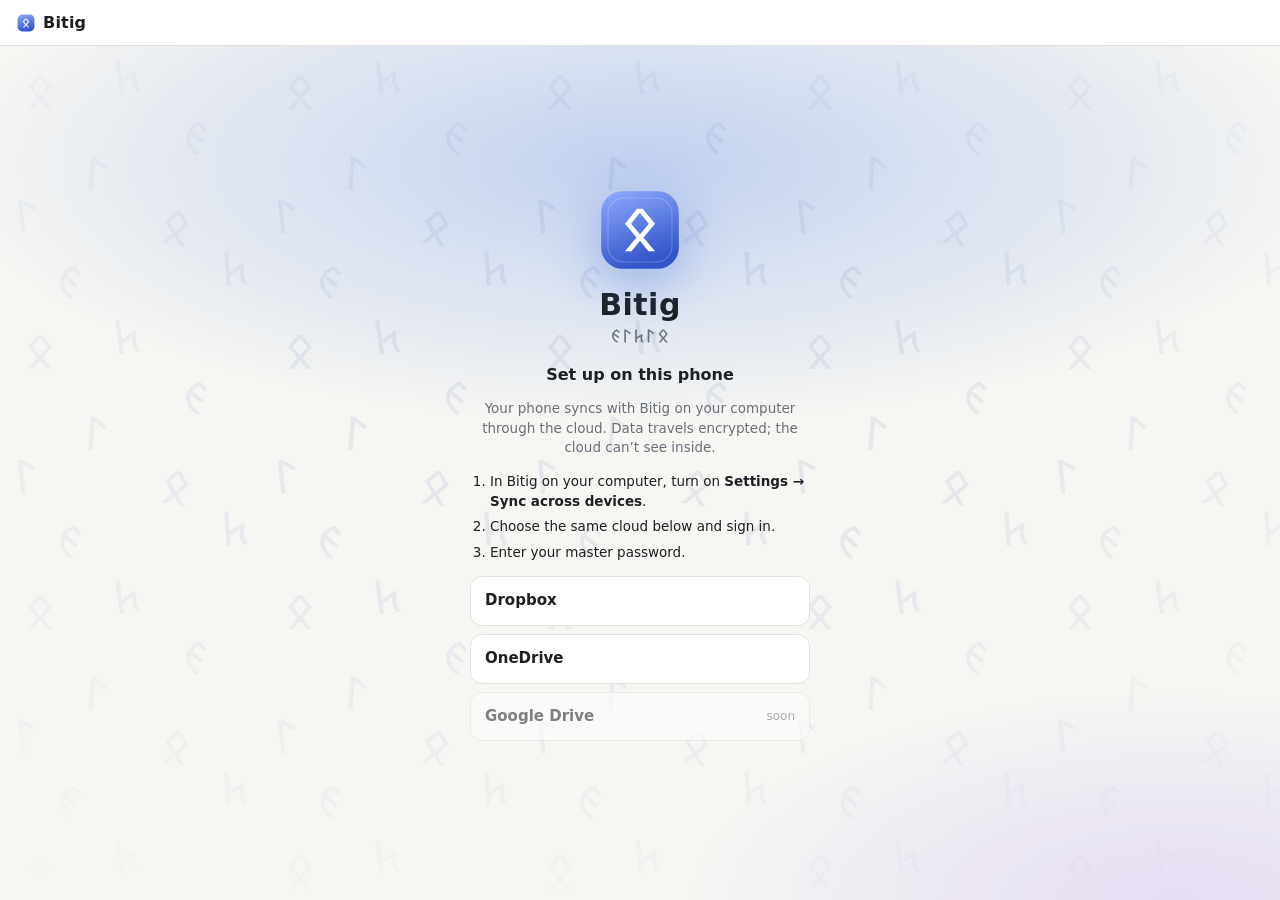
==== index.html @ 9e0920d2 "Face ID / parmak izi ile açma Co-Authored-By: Claude Opus 5.5 <noreply@anthropic.com>" ====
<!doctype html>
<html lang="tr">
<head>
  <meta charset="utf-8">
  <meta http-equiv="Content-Security-Policy"
        content="default-src 'self'; script-src 'self'; style-src 'self' 'unsafe-inline'; img-src 'self' data:; manifest-src 'self'; worker-src 'self'; connect-src 'self' https://graph.microsoft.com https://login.microsoftonline.com https://*.1drv.com https://*.livefilestore.com https://*.sharepoint.com https://my.microsoftpersonalcontent.com https://api.dropboxapi.com https://content.dropboxapi.com https://www.googleapis.com https://oauth2.googleapis.com">
  <title>Bitig</title>
  <meta name="viewport" content="width=device-width, initial-scale=1, viewport-fit=cover">
  <meta name="theme-color" content="#15171c">
  <meta name="apple-mobile-web-app-capable" content="yes">
  <meta name="mobile-web-app-capable" content="yes">
  <meta name="apple-mobile-web-app-status-bar-style" content="black-translucent">
  <meta name="apple-mobile-web-app-title" content="Bitig">
  <meta name="format-detection" content="telephone=no">
  <link rel="manifest" href="manifest.webmanifest">
  <link rel="apple-touch-icon" href="icons/apple-touch-icon.png">
  <link rel="stylesheet" href="style.css">
  <link rel="stylesheet" href="phone.css">
  <script src="theme.js"></script>
</head>
<body class="dock-float phone">

  <!-- Küçültülmüş şerit -->
  <section id="tab">
    <button id="tabExpand" class="tab-btn" title="Paneli aç (Ctrl+Shift+Space)">
      <span class="tab-arrow">⟨</span>
      <span class="tab-logo" data-brand="mark"></span>
    </button>
    <span id="tabBadge" class="tab-badge" hidden></span>
    <div class="tab-grip drag" title="Sürükle">
      <i></i><i></i><i></i>
    </div>
  </section>

  <!-- Açık panel -->
  <section id="panel">
    <header class="titlebar drag">
      <span class="brand"><span class="brand-mini" data-brand="mark"></span>Bitig</span>
      <div class="actions">
        <button id="btnSettings" class="icon-btn" title="Ayarlar ve yedek" hidden>⚙</button>
        <button id="btnBrowser" class="icon-btn" title="Tarayıcı bağlantısı" hidden>🌐</button>
        <button id="btnPin" class="icon-btn" title="Her zaman üstte">📌</button>
        <button id="btnLock" class="icon-btn" title="Kilitle" hidden>🔒</button>
        <button id="btnCollapse" class="icon-btn" title="Şerit hâline küçült">⟩</button>
        <button id="btnQuit" class="icon-btn danger" title="Kapat">✕</button>
      </div>
    </header>

    <!-- Kilit ekranı -->
    <div id="lockView" class="lock">
      <div class="lock-card">
        <div class="brand-hero">
          <div class="brand-logo" data-brand="mark"></div>
          <div class="brand-name">Bitig</div>
          <div class="brand-runes" data-brand="word" title="“bitig” Göktürk yazısıyla: yazıt, kitap"></div>
        </div>
        <h1 id="lockTitle">Tekrar hoş geldin</h1>
        <p id="lockHint" class="muted"></p>
        <form id="lockForm">
          <input id="pw1" type="password" placeholder="Ana şifre" autocomplete="off" autofocus>
          <input id="pw2" type="password" placeholder="Ana şifre (tekrar)" autocomplete="off" hidden>
          <button type="submit" class="primary" id="lockSubmit">Aç</button>
          <p id="lockError" class="error"></p>
        </form>
        <div class="lock-links">
          <button type="button" id="lnkForgot" class="link" hidden>Ana şifremi unuttum</button>
          <button type="button" id="lnkRestore" class="link">Yedekten geri yükle</button>
        </div>
        <div class="lock-foot">🔒 Uçtan uca şifreli · verilerin yalnızca senin cihazlarında açılır</div>
        <p id="lockWarn" class="muted small" hidden>
          Bu şifre hiçbir yere kaydedilmez. Unutursan kasayı sadece birazdan vereceğim <b>kurtarma anahtarı</b> ile açabilirsin.
        </p>
      </div>
    </div>

    <!-- PIN ile hızlı kilit -->
    <div id="pinView" class="lock" hidden>
      <div class="lock-card">
        <div class="brand-hero small">
          <div class="brand-logo" data-brand="mark"></div>
          <div class="brand-name">Bitig</div>
          <div class="brand-runes" data-brand="word" title="“bitig” Göktürk yazısıyla: yazıt, kitap"></div>
        </div>
        <h1>Kilitli</h1>
        <p class="muted">Devam etmek için PIN'ini gir.</p>
        <div class="pin-dots" id="pinDots"><i></i><i></i><i></i><i></i></div>
        <p id="pinError" class="error"></p>
        <div class="pin-pad" id="pinPad"></div>
        <div class="lock-links">
          <button type="button" id="lnkPinMaster" class="link">Ana şifreyle aç</button>
        </div>
      </div>
    </div>

    <!-- Ana görünüm -->
    <div id="mainView" hidden>
      <div class="toolbar">
        <div class="search">
          <span>🔍</span>
          <input id="search" type="search" placeholder="Her şeyde ara…  (Ctrl+K)">
        </div>
        <select id="projectFilter" title="Projeye göre süz"></select>
      </div>

      <nav class="tabs" id="tabs">
        <button data-view="today" class="active">Bugün</button>
        <button data-view="passwords">Şifreler</button>
        <button data-view="notes">Notlar</button>
        <button data-view="tasks">Görevler</button>
        <button data-view="projects">Projeler</button>
      </nav>

      <div id="banner" class="banner" hidden></div>
      <div id="prompts" class="prompts"></div>
      <div class="split" id="split">
        <div class="top-pane">
          <div id="content" class="content"></div>
          <button id="fab" class="fab" title="Yeni ekle">＋</button>
        </div>
        <div id="splitter" class="splitter" title="Sürükleyerek boyutlandır"><i></i></div>
        <section id="calendar" class="calendar"></section>
      </div>
    </div>

    <!-- Düzenleme sayfası -->
    <div id="sheet" class="sheet" hidden>
      <div class="sheet-head">
        <button id="sheetBack" class="icon-btn" title="Geri">←</button>
        <h2 id="sheetTitle"></h2>
      </div>
      <form id="sheetForm" class="sheet-body"></form>
      <div class="sheet-foot">
        <button id="sheetDelete" class="ghost danger" type="button">Sil</button>
        <span class="spacer"></span>
        <button id="sheetCancel" class="ghost" type="button">Vazgeç</button>
        <button id="sheetSave" class="primary" type="button">Kaydet</button>
      </div>
    </div>

    <div id="dialog" class="dialog" hidden></div>
    <div id="toast" class="toast" hidden></div>
  </section>

  <script src="i18n.js"></script>
  <script src="vendor/scrypt.js"></script>
  <script src="config.js"></script>
  <script src="crypto.js"></script>
  <script src="biometric.js"></script>
  <script src="store.js"></script>
  <script src="cloud-dropbox.js"></script>
  <script src="cloud-onedrive.js"></script>
  <script src="drive.js"></script>
  <script src="kasa-core.js"></script>
  <script src="sync-merge.js"></script>
  <script src="backend.js"></script>
  <script src="brand.js"></script>
  <script src="util.js"></script>
  <script src="state.js"></script>
  <script src="dialogs.js"></script>
  <script src="rows.js"></script>
  <script src="views.js"></script>
  <script src="calendar.js"></script>
  <script src="trash.js"></script>
  <script src="editor.js"></script>
  <script src="creds.js"></script>
  <script src="lock.js"></script>
  <script src="settings.js"></script>
  <script src="phone-ui.js"></script>
  <script src="app.js"></script>
</body>
</html>
---- style.css ----
:root {
  color-scheme: light;
  --bg: #f6f6f3;
  --surface: #ffffff;
  --surface-2: #efefeb;
  --border: #e2e2dc;
  --text: #1d1f23;
  --muted: #6b6f78;
  --accent: #3b6fe0;
  --accent-soft: #e4ecfc;
  --danger: #d0453a;
  --ok: #2e9d62;
  --warn: #c98a12;
  --shadow: 0 6px 24px rgba(0, 0, 0, .12);
  --radius: 10px;
}
@media (prefers-color-scheme: dark) {
  :root:not([data-theme="light"]) {
    color-scheme: dark;
    --bg: #15171c;
    --surface: #1e2128;
    --surface-2: #262a32;
    --border: #2f343e;
    --text: #e8e9ec;
    --muted: #9097a3;
    --accent: #6d97ff;
    --accent-soft: #233150;
    --danger: #ff6b5f;
    --ok: #4cc286;
    --warn: #e9b44c;
    --shadow: 0 8px 30px rgba(0, 0, 0, .45);
  }
}
:root[data-theme="dark"] {
  color-scheme: dark;
  --bg: #15171c;
  --surface: #1e2128;
  --surface-2: #262a32;
  --border: #2f343e;
  --text: #e8e9ec;
  --muted: #9097a3;
  --accent: #6d97ff;
  --accent-soft: #233150;
  --danger: #ff6b5f;
  --ok: #4cc286;
  --warn: #e9b44c;
  --shadow: 0 8px 30px rgba(0, 0, 0, .45);
}

* { box-sizing: border-box; }
html, body { height: 100%; margin: 0; }
body {
  background: var(--bg);
  color: var(--text);
  font: 13.5px/1.45 "Segoe UI Variable Text", "Segoe UI", system-ui, sans-serif;
  overflow: hidden;
  user-select: none;
}
button, input, select, textarea { font: inherit; color: inherit; }
button { cursor: pointer; }
[hidden] { display: none !important; }

.drag { -webkit-app-region: drag; }
.drag button, .drag input, .drag select { -webkit-app-region: no-drag; }

.muted { color: var(--muted); }
.small { font-size: 12px; }
.error { color: var(--danger); min-height: 1.2em; margin: 6px 0 0; font-size: 12.5px; }

/* ---------- küçük şerit ---------- */
#tab { display: none; }
body.collapsed #panel { display: none; }
body.collapsed #tab {
  display: flex; flex-direction: column; align-items: stretch;
  height: 100vh; background: var(--surface);
  border: 1px solid var(--border);
}
body.collapsed.dock-right #tab { border-right: 0; border-radius: 12px 0 0 12px; }
body.collapsed.dock-left #tab { border-left: 0; border-radius: 0 12px 12px 0; }
body.collapsed.dock-float #tab { border-radius: 12px; }

.tab-btn {
  flex: 1; border: 0; background: transparent;
  display: flex; flex-direction: column; align-items: center; justify-content: center; gap: 8px;
}
.tab-btn:hover { background: var(--accent-soft); }
.tab-arrow { font-size: 16px; color: var(--muted); }
.tab-logo { font-size: 20px; }
body.dock-left .tab-arrow { transform: scaleX(-1); }
.tab-badge {
  align-self: center; margin-bottom: 6px;
  min-width: 20px; padding: 1px 6px; border-radius: 10px;
  background: var(--danger); color: #fff; font-size: 11px; font-weight: 600; text-align: center;
}
.tab-grip {
  height: 34px; display: flex; flex-direction: column; align-items: center; justify-content: center; gap: 3px;
  border-top: 1px solid var(--border); cursor: grab;
}
.tab-grip i { width: 16px; height: 2px; border-radius: 2px; background: var(--muted); opacity: .6; }

/* ---------- panel ---------- */
#panel { height: 100vh; display: flex; flex-direction: column; position: relative; }
body.dock-right #panel { border-left: 1px solid var(--border); }
body.dock-left #panel { border-right: 1px solid var(--border); }
body.dock-float #panel { border: 1px solid var(--border); }

.titlebar {
  height: 40px; flex: none; display: flex; align-items: center; justify-content: space-between;
  padding: 0 6px 0 12px; background: var(--surface); border-bottom: 1px solid var(--border);
  cursor: grab;
}
.brand { font-weight: 600; letter-spacing: .2px; }
.actions { display: flex; gap: 2px; }
.icon-btn {
  width: 30px; height: 28px; border: 0; border-radius: 6px; background: transparent;
  display: grid; place-items: center; font-size: 14px; color: var(--muted);
}
.icon-btn:hover { background: var(--surface-2); color: var(--text); }
.icon-btn.danger:hover { background: var(--danger); color: #fff; }
#btnPin { opacity: .45; }
body.pinned #btnPin { opacity: 1; background: var(--accent-soft); }
body.dock-left #btnCollapse { transform: scaleX(-1); }

/* ---------- kilit ---------- */
.lock { flex: 1; display: grid; place-items: center; padding: 24px; }
.lock-card { width: 100%; max-width: 280px; text-align: center; }
.lock-icon { font-size: 40px; }
.lock h1 { margin: 6px 0 4px; font-size: 20px; }
.lock form { display: flex; flex-direction: column; gap: 8px; margin-top: 16px; }

input[type=text], input[type=password], input[type=search], input[type=date],
input[type=datetime-local], input[type=url], select, textarea {
  width: 100%; padding: 8px 10px; border-radius: 8px;
  border: 1px solid var(--border); background: var(--surface); outline: none;
  user-select: text;
}
input:focus, select:focus, textarea:focus { border-color: var(--accent); box-shadow: 0 0 0 3px var(--accent-soft); }
textarea { resize: vertical; min-height: 90px; line-height: 1.5; }

.primary {
  border: 0; border-radius: 8px; padding: 8px 14px; background: var(--accent); color: #fff; font-weight: 600;
}
.primary:hover { filter: brightness(1.08); }
.ghost { border: 1px solid var(--border); border-radius: 8px; padding: 7px 12px; background: transparent; }
.ghost:hover { background: var(--surface-2); }
.ghost.danger { color: var(--danger); border-color: transparent; }
.ghost.danger:hover { background: var(--danger); color: #fff; }

/* ---------- ana görünüm ---------- */
#mainView { flex: 1; display: flex; flex-direction: column; min-height: 0; }
.toolbar { display: flex; gap: 6px; padding: 10px 10px 6px; }
.search {
  flex: 1; display: flex; align-items: center; gap: 6px; padding: 0 8px;
  border: 1px solid var(--border); border-radius: 8px; background: var(--surface);
}
.search:focus-within { border-color: var(--accent); box-shadow: 0 0 0 3px var(--accent-soft); }
.search input { border: 0; padding: 7px 0; box-shadow: none !important; background: transparent; }
.search span { font-size: 12px; opacity: .7; }
#projectFilter { width: 118px; flex: none; padding: 6px 8px; }

.tabs { display: flex; gap: 2px; padding: 0 10px; border-bottom: 1px solid var(--border); }
.tabs button {
  flex: 1; border: 0; background: transparent; padding: 8px 2px 9px; color: var(--muted);
  border-bottom: 2px solid transparent; font-size: 12.5px; white-space: nowrap;
}
.tabs button:hover { color: var(--text); }
.tabs button.active { color: var(--accent); border-bottom-color: var(--accent); font-weight: 600; }

.content { flex: 1; overflow-y: auto; padding: 10px 10px 80px; }
.content::-webkit-scrollbar { width: 8px; }
.content::-webkit-scrollbar-thumb { background: var(--border); border-radius: 8px; }

.section-title {
  display: flex; align-items: center; gap: 6px;
  margin: 14px 2px 6px; font-size: 11.5px; font-weight: 600; text-transform: uppercase;
  letter-spacing: .5px; color: var(--muted);
}
.section-title:first-child { margin-top: 2px; }
.section-title .count { font-weight: 500; opacity: .8; }

.empty { text-align: center; color: var(--muted); padding: 28px 12px; }
.empty b { display: block; font-size: 22px; margin-bottom: 6px; }

.quick-add { display: flex; gap: 6px; margin-bottom: 4px; }
.quick-add input { flex: 1; }

.item {
  display: flex; align-items: center; gap: 10px; padding: 9px 10px; margin-bottom: 6px;
  background: var(--surface); border: 1px solid var(--border); border-radius: var(--radius);
  cursor: pointer;
}
.item:hover { border-color: var(--accent); }
.item .ico { flex: none; width: 28px; height: 28px; border-radius: 7px; display: grid; place-items: center;
  background: var(--surface-2); font-size: 14px; }
.item .body { flex: 1; min-width: 0; }
.item .title { font-weight: 600; white-space: nowrap; overflow: hidden; text-overflow: ellipsis; }
.item .sub { color: var(--muted); font-size: 12px; white-space: nowrap; overflow: hidden; text-overflow: ellipsis; }
.item .side { display: flex; gap: 4px; flex: none; }
.item.done .title { text-decoration: line-through; color: var(--muted); font-weight: 500; }

.mini {
  border: 1px solid var(--border); background: var(--surface-2); border-radius: 6px;
  padding: 3px 7px; font-size: 11.5px; color: var(--text);
}
.mini:hover { background: var(--accent); border-color: var(--accent); color: #fff; }

.check {
  flex: none; width: 20px; height: 20px; border-radius: 6px; border: 2px solid var(--muted);
  background: transparent; display: grid; place-items: center; padding: 0; font-size: 12px; color: transparent;
}
.check:hover { border-color: var(--ok); }
.item.done .check { background: var(--ok); border-color: var(--ok); color: #fff; }

.chips { display: flex; flex-wrap: wrap; gap: 4px; margin-top: 3px; }
.chip {
  display: inline-flex; align-items: center; gap: 4px; padding: 0 7px; height: 18px; border-radius: 9px;
  background: var(--surface-2); color: var(--muted); font-size: 11px; white-space: nowrap;
}
.chip.late { background: color-mix(in srgb, var(--danger) 18%, transparent); color: var(--danger); }
.chip.today { background: color-mix(in srgb, var(--warn) 20%, transparent); color: var(--warn); }
.dot { width: 8px; height: 8px; border-radius: 50%; flex: none; }

.project-card .ico { background: transparent; }
.project-head { display: flex; align-items: center; gap: 8px; margin: 2px 2px 10px; }
.project-head h3 { margin: 0; font-size: 16px; flex: 1; }

.banner {
  margin: 8px 10px 0; padding: 9px 12px; border-radius: 8px;
  background: color-mix(in srgb, var(--warn) 22%, var(--surface)); border: 1px solid var(--warn);
  display: flex; align-items: center; gap: 8px; font-weight: 600;
}
.banner span { flex: 1; }

.fab {
  position: absolute; right: 16px; bottom: 16px; width: 46px; height: 46px; border-radius: 50%;
  border: 0; background: var(--accent); color: #fff; font-size: 22px; box-shadow: var(--shadow);
}
.fab:hover { filter: brightness(1.1); transform: translateY(-1px); }

.footer-actions { display: flex; gap: 6px; justify-content: center; margin-top: 18px; }

/* ---------- düzenleme ---------- */
.sheet {
  position: absolute; inset: 40px 0 0 0; background: var(--bg); display: flex; flex-direction: column;
  animation: slide .14s ease-out;
}
@keyframes slide { from { transform: translateY(12px); opacity: 0; } to { transform: none; opacity: 1; } }
.sheet-head { display: flex; align-items: center; gap: 6px; padding: 10px 10px 4px; }
.sheet-head h2 { margin: 0; font-size: 15px; }
.sheet-body { flex: 1; overflow-y: auto; padding: 8px 14px; display: flex; flex-direction: column; gap: 12px; }
.sheet-body label { display: flex; flex-direction: column; gap: 4px; font-size: 12px; color: var(--muted); font-weight: 600; }
.sheet-body label.grow { flex: 1; }
.sheet-body label.grow textarea { flex: 1; min-height: 180px; }
.field-row { display: flex; gap: 6px; }
.field-row input { flex: 1; }
.field-row .mini { padding: 0 9px; }
.colors { display: flex; gap: 8px; }
.colors button { width: 24px; height: 24px; border-radius: 50%; border: 2px solid transparent; padding: 0; }
.colors button.sel { border-color: var(--text); }
.sheet-foot { display: flex; gap: 6px; padding: 10px 14px 14px; border-top: 1px solid var(--border); }
.spacer { flex: 1; }

.toast {
  position: absolute; left: 50%; bottom: 74px; transform: translateX(-50%);
  max-width: calc(100% - 32px); padding: 8px 14px; border-radius: 8px;
  background: var(--text); color: var(--bg); font-size: 12.5px; box-shadow: var(--shadow);
  white-space: nowrap; overflow: hidden; text-overflow: ellipsis;
}

/* ---------- öneri kartları (tarayıcı / nottaki şifre) ---------- */
.prompts { padding: 0 10px; }
.prompts:empty { display: none; }
.prompt {
  display: flex; gap: 10px; margin-top: 8px; padding: 10px 12px; border-radius: var(--radius);
  background: var(--accent-soft); border: 1px solid color-mix(in srgb, var(--accent) 45%, transparent);
  animation: slide .14s ease-out;
}
.prompt-ico { font-size: 18px; line-height: 1.2; }
.prompt-body { flex: 1; min-width: 0; }
.prompt-title { font-weight: 600; }
.prompt-sub { color: var(--muted); font-size: 12px; margin-top: 1px; overflow-wrap: anywhere; }
.prompt-actions { display: flex; flex-wrap: wrap; gap: 5px; margin-top: 8px; }
.mini.primary-mini { background: var(--accent); border-color: var(--accent); color: #fff; font-weight: 600; }

/* ---------- kontrol ekranı ---------- */
.health-link { border-color: color-mix(in srgb, var(--warn) 60%, transparent); }
.health-link .ico { background: color-mix(in srgb, var(--warn) 20%, transparent); }
.group {
  padding: 8px 8px 2px; margin-bottom: 10px; border-radius: 12px;
  background: var(--surface-2); border: 1px dashed var(--border);
}
.group .item { margin-bottom: 6px; }
.group.warn { border-color: color-mix(in srgb, var(--warn) 60%, transparent); }
.group-info { white-space: pre-line; font-size: 12px; color: var(--muted); padding: 0 4px 6px; }
.group-actions { display: flex; flex-wrap: wrap; gap: 5px; padding: 0 2px 8px; }

/* ---------- onay penceresi ---------- */
.dialog {
  position: absolute; inset: 0; z-index: 20; display: grid; place-items: center; padding: 18px;
  background: rgba(0, 0, 0, .45);
}
.dialog-card {
  width: 100%; max-width: 320px; padding: 16px; border-radius: 12px;
  background: var(--surface); border: 1px solid var(--border); box-shadow: var(--shadow);
}
.dialog-card h3 { margin: 0 0 6px; font-size: 15px; }
.dialog-card p { margin: 0 0 14px; color: var(--muted); }
.dialog-actions { display: flex; flex-wrap: wrap; justify-content: flex-end; gap: 6px; }

/* ---------- tarayıcı bağlantısı ---------- */
.sheet.custom .sheet-foot { display: none; }
.status-line { padding: 8px 10px; border-radius: 8px; font-weight: 600; font-size: 12.5px; }
.status-line.ok { background: color-mix(in srgb, var(--ok) 15%, transparent); color: var(--ok); }
.status-line.bad { background: color-mix(in srgb, var(--danger) 15%, transparent); color: var(--danger); }
.steps { margin: 0; padding-left: 20px; display: flex; flex-direction: column; gap: 6px; }
.steps code { background: var(--surface-2); padding: 1px 5px; border-radius: 4px; font-size: 12px; user-select: text; }
.pair-code {
  display: flex; flex-direction: column; align-items: center; gap: 2px; padding: 12px;
  border-radius: 10px; background: var(--surface); border: 1px solid var(--accent);
}
.pair-code b { font-size: 28px; letter-spacing: 4px; font-variant-numeric: tabular-nums; user-select: text; }
.pair-code span { font-size: 12px; color: var(--muted); }

/* ---------- kilit ekranı bağlantıları ---------- */
.link { background: none; border: 0; padding: 2px 4px; color: var(--muted); font-size: 12px; text-decoration: underline; }
.link:hover { color: var(--accent); }
.lock-links { display: flex; justify-content: center; flex-wrap: wrap; gap: 4px 12px; margin-top: 10px; }

/* ---------- ayarlar ---------- */
.setting {
  display: flex; align-items: center; gap: 10px; padding: 10px 12px;
  background: var(--surface); border: 1px solid var(--border); border-radius: var(--radius);
}
.setting .body { flex: 1; min-width: 0; }
.setting .title { font-weight: 600; }
.setting .sub { color: var(--muted); font-size: 12px; }
.setting.col { flex-direction: column; align-items: stretch; gap: 6px; }
.setting .path { font-size: 12px; overflow-wrap: anywhere; user-select: text; }
.setting .group-actions { padding: 0; }
.switch {
  appearance: none; flex: none; width: 36px; height: 20px; border-radius: 10px; margin: 0;
  background: var(--border); position: relative; cursor: pointer; transition: background .15s;
}
.switch::after {
  content: ''; position: absolute; top: 2px; left: 2px; width: 16px; height: 16px; border-radius: 50%;
  background: #fff; transition: transform .15s; box-shadow: 0 1px 2px rgba(0,0,0,.3);
}
.switch:checked { background: var(--accent); }
.switch:checked::after { transform: translateX(16px); }

/* ---------- şifre formları ve kurtarma anahtarı ---------- */
.dialog-fields { display: flex; flex-direction: column; gap: 8px; }
.dialog-card .error { margin: 6px 0 10px; }
input.mono, .recovery-key { font-family: "Cascadia Mono", Consolas, monospace; letter-spacing: .3px; }
.recovery-key {
  margin: 4px 0 8px; padding: 12px 8px; border-radius: 8px; text-align: center; font-size: 13px; font-weight: 600; white-space: nowrap; overflow-x: auto;
  background: var(--surface-2); border: 1px dashed var(--accent); user-select: text; overflow-wrap: anywhere;
}
.check-line { display: flex; align-items: center; gap: 8px; margin: 12px 0; font-size: 12.5px; cursor: pointer; }
.check-line input { width: 16px; height: 16px; margin: 0; accent-color: var(--accent); }

/* ---------- zaman damgaları ---------- */
.chip.stamp { font-variant-numeric: tabular-nums; }
.project-stamps { margin: -4px 2px 8px; }
.stamps {
  margin-top: 4px; padding: 10px 12px; border-radius: var(--radius);
  background: var(--surface-2); display: flex; flex-direction: column; gap: 4px; font-size: 12px;
}
.stamps div { display: flex; justify-content: space-between; gap: 10px; }
.stamps span { color: var(--muted); white-space: nowrap; }
.stamps b { font-weight: 500; text-align: right; font-variant-numeric: tabular-nums; }

/* ---------- tür renkleri: sekmeler, satırlar ve takvim aynı rengi kullanır ---------- */
:root {
  --c-today: #128a8a;
  --c-pass: #c8413a;
  --c-note: #b57a0c;
  --c-task: #3b6fe0;
  --c-proj: #7c4fe0;
}
@media (prefers-color-scheme: dark) {
  :root:not([data-theme="light"]) {
    --c-today: #3cc7c7;
    --c-pass: #ff7a6e;
    --c-note: #e9b44c;
    --c-task: #6d97ff;
    --c-proj: #a78bfa;
  }
}
:root[data-theme="dark"] {
  --c-today: #3cc7c7;
  --c-pass: #ff7a6e;
  --c-note: #e9b44c;
  --c-task: #6d97ff;
  --c-proj: #a78bfa;
}
.t-task { --tc: var(--c-task); }
.t-note { --tc: var(--c-note); }
.t-pass { --tc: var(--c-pass); }
.t-proj { --tc: var(--c-proj); }
.tabs button[data-view=today] { --tc: var(--c-today); }
.tabs button[data-view=passwords] { --tc: var(--c-pass); }
.tabs button[data-view=notes] { --tc: var(--c-note); }
.tabs button[data-view=tasks] { --tc: var(--c-task); }
.tabs button[data-view=projects] { --tc: var(--c-proj); }

.tabs button::before {
  content: ''; display: inline-block; width: 6px; height: 6px; margin-right: 5px; border-radius: 50%;
  background: var(--tc); vertical-align: 1px; opacity: .75;
}
.tabs button:hover { color: var(--tc); }
.tabs button.active {
  color: var(--tc); border-bottom-color: var(--tc);
  background: color-mix(in srgb, var(--tc) 13%, transparent); border-radius: 7px 7px 0 0;
}
.tabs button.active::before { opacity: 1; }

.item.t-task, .item.t-note, .item.t-pass, .item.t-proj { border-left: 3px solid var(--tc); }
.item.t-task:hover, .item.t-note:hover, .item.t-pass:hover, .item.t-proj:hover { border-color: var(--tc); border-left-width: 3px; }
.item.t-note .ico, .item.t-pass .ico { background: color-mix(in srgb, var(--tc) 16%, transparent); }
.item.done.t-task { border-left-color: color-mix(in srgb, var(--tc) 40%, transparent); }

/* ---------- liste / takvim bölmesi ---------- */
.split { flex: 1; display: flex; flex-direction: column; min-height: 0; }
.top-pane { position: relative; flex: 1 1 0; min-height: 140px; display: flex; flex-direction: column; }
.top-pane .content { padding-bottom: 70px; }
.top-pane .fab { bottom: 12px; }
.splitter {
  flex: none; height: 9px; cursor: row-resize; display: grid; place-items: center;
  border-top: 1px solid var(--border); touch-action: none;
}
.splitter i { width: 38px; height: 3px; border-radius: 3px; background: var(--border); }
.splitter:hover i, .splitter.dragging i { background: var(--accent); }
body.cal-collapsed .splitter { display: none; }
body.cal-collapsed .calendar { border-top: 1px solid var(--border); }

/* ---------- takvim ---------- */
.calendar {
  flex: 0 0 50%; min-height: 0; display: flex; flex-direction: column;
  padding: 4px 10px 10px; background: var(--surface);
}
.cal-head { display: flex; align-items: center; gap: 2px; flex: none; }
.cal-title { font-weight: 600; text-transform: capitalize; min-width: 112px; text-align: center; }
.cal-legend { display: flex; flex-wrap: wrap; gap: 4px 12px; margin: 0 4px 6px; font-size: 11px; color: var(--muted); flex: none; }
.cal-legend i { display: inline-block; width: 7px; height: 7px; margin-right: 4px; border-radius: 50%; background: var(--tc); }
.cal-grid {
  flex: 1; min-height: 0; display: grid; gap: 3px;
  grid-template-columns: repeat(7, minmax(0, 1fr));
  grid-template-rows: auto repeat(6, minmax(26px, 1fr));
}
.cal-dow { font-size: 10.5px; font-weight: 600; color: var(--muted); text-align: center; padding-bottom: 2px; }
.cal-day {
  min-width: 0; min-height: 0; padding: 3px 3px 2px; overflow: hidden;
  display: flex; flex-direction: column; align-items: flex-start; gap: 2px;
  border: 1px solid transparent; border-radius: 7px; background: var(--surface-2); color: var(--text); text-align: left;
}
.cal-day:hover { border-color: var(--accent); }
.cal-day.out { opacity: .38; }
.cal-day.weekend .cal-num { color: var(--muted); }
.cal-day.today { border-color: var(--c-today); }
.cal-day.today .cal-num { background: var(--c-today); color: #fff; border-radius: 4px; padding: 0 4px; }
.cal-day.sel { background: var(--accent-soft); border-color: var(--accent); box-shadow: 0 0 0 1px var(--accent); }
.cal-num { font-size: 11.5px; font-weight: 600; line-height: 1.35; font-variant-numeric: tabular-nums; }
.cal-badges { display: flex; flex-wrap: wrap; gap: 2px; }
.cal-badge {
  min-width: 14px; height: 14px; padding: 0 3px; border-radius: 7px;
  background: var(--tc); color: #fff; font-size: 9.5px; font-weight: 700; line-height: 14px; text-align: center;
}
.cal-badge:empty { min-width: 8px; width: 8px; height: 8px; padding: 0; margin: 3px 1px; }
.cal-badge.late { box-shadow: 0 0 0 2px var(--surface-2), 0 0 0 3.5px var(--danger); }

/* ---------- PIN ekranı ---------- */
.pin-dots { display: flex; justify-content: center; gap: 14px; margin: 18px 0 4px; }
.pin-dots i { width: 14px; height: 14px; border-radius: 50%; border: 2px solid var(--muted); transition: background .1s, border-color .1s; }
.pin-dots i.on { background: var(--accent); border-color: var(--accent); }
.pin-dots.shake { animation: shake .35s; }
@keyframes shake { 20%, 60% { transform: translateX(-8px); } 40%, 80% { transform: translateX(8px); } }
.pin-pad { display: grid; grid-template-columns: repeat(3, 64px); gap: 10px; justify-content: center; margin: 6px 0 4px; }
.pin-key {
  height: 52px; border-radius: 14px; border: 1px solid var(--border); background: var(--surface);
  font-size: 20px; font-weight: 600; font-variant-numeric: tabular-nums;
}
.pin-key:hover { border-color: var(--accent); background: var(--accent-soft); }
.pin-key:active { transform: scale(.96); }
.pin-key.del { font-size: 18px; color: var(--muted); }
select.compact { width: auto; padding: 5px 8px; }

/* ---------- sil düğmesi, geri al bildirimi, çöp kutusu ---------- */
.item .side { align-items: center; }
.del-btn { opacity: 0; transition: opacity .12s; }
.item:hover .del-btn, .del-btn:focus-visible { opacity: 1; }
.del-btn:hover { background: var(--danger) !important; border-color: var(--danger) !important; color: #fff; }
.trash-row { cursor: default; opacity: .9; }
.toast.with-action { display: flex; align-items: center; gap: 10px; padding-right: 8px; }
.toast-action {
  border: 0; border-radius: 6px; padding: 3px 10px; font-weight: 700;
  background: var(--accent); color: #fff; flex: none;
}

/* ---------- Bugün kartları ---------- */
.today-card { margin-top: 12px; }
.today-card:first-child { margin-top: 2px; }
.today-card .section-title { margin: 0 2px 6px; }
.card-btn {
  border: 0; background: transparent; color: var(--muted); width: 22px; height: 20px; padding: 0;
  border-radius: 5px; font-size: 12px; line-height: 20px; opacity: .55;
}
.today-card:hover .card-btn { opacity: 1; }
.card-btn:hover { background: var(--surface-2); color: var(--text); }
.today-card.collapsed .section-title { opacity: .75; }
.card-setting .mini:disabled { opacity: .3; cursor: default; }

/* ---------- eşitleme cihazları ---------- */
.device-list { display: flex; flex-direction: column; gap: 6px; }
.device-list .item { margin: 0; cursor: default; }
.device-row.bad .sub { color: var(--danger); }

/* ---------- eşitleme yeri seçimi ---------- */
.segmented { display: flex; gap: 0; border: 1px solid var(--border); border-radius: 9px; overflow: hidden; }
.segmented .seg { flex: 1; border: 0; padding: 7px 10px; background: transparent; color: var(--muted); font-weight: 600; }
.segmented .seg + .seg { border-left: 1px solid var(--border); }
.segmented .seg.on { background: var(--accent); color: #fff; }

/* ---------- marka ve giriş ekranı ---------- */
.brand { display: flex; align-items: center; gap: 7px; }
.brand-mini { display: inline-block; width: 20px; height: 20px; }
.brand-mini svg, .brand-logo svg, .tab-logo svg { display: block; width: 100%; height: 100%; }
.tab-logo { display: block; width: 26px; height: 26px; }

.lock { position: relative; overflow: hidden; isolation: isolate; }
.lock::before {
  content: ''; position: absolute; inset: 0; z-index: -2; pointer-events: none;
  background:
    radial-gradient(75% 42% at 50% 14%, color-mix(in srgb, var(--accent) 28%, transparent), transparent 72%),
    radial-gradient(55% 35% at 92% 100%, color-mix(in srgb, #8b5cf6 16%, transparent), transparent 70%);
}
.lock::after {
  content: ''; position: absolute; inset: 0; z-index: -1; pointer-events: none;
  background-image: var(--rune-pattern-dark); background-size: 260px; opacity: .05;
  -webkit-mask-image: radial-gradient(85% 70% at 50% 42%, #000 30%, transparent 100%);
  mask-image: radial-gradient(85% 70% at 50% 42%, #000 30%, transparent 100%);
}
@media (prefers-color-scheme: light) {
  :root:not([data-theme="dark"]) .lock::after { background-image: var(--rune-pattern-light); opacity: .07; }
}
:root[data-theme="light"] .lock::after { background-image: var(--rune-pattern-light); opacity: .07; }
.lock-card { max-width: 300px; }

.brand-hero { display: flex; flex-direction: column; align-items: center; margin-bottom: 20px; }
.brand-logo {
  width: 92px; height: 92px;
  filter: drop-shadow(0 14px 26px color-mix(in srgb, var(--accent) 42%, transparent));
  animation: brandIn .55s cubic-bezier(.2, .8, .2, 1) both;
}
.brand-name { margin-top: 14px; font-size: 30px; font-weight: 800; letter-spacing: .5px; line-height: 1; }
.brand-runes { height: 14px; margin-top: 9px; color: var(--muted); opacity: .75; animation: brandIn .55s .08s cubic-bezier(.2, .8, .2, 1) both; }
.brand-runes svg { display: block; height: 100%; width: auto; }
.brand-hero.small { margin-bottom: 12px; }
.brand-hero.small .brand-logo { width: 64px; height: 64px; }
.brand-hero.small .brand-name { font-size: 22px; margin-top: 10px; }
@keyframes brandIn { from { opacity: 0; transform: translateY(8px) scale(.96); } to { opacity: 1; transform: none; } }
@media (prefers-reduced-motion: reduce) { .brand-logo, .brand-runes { animation: none; } }

.lock h1 { font-size: 16px; font-weight: 600; margin: 0 0 3px; }
.lock form { gap: 10px; margin-top: 18px; }
.lock form input, #setupView input { height: 46px; padding: 0 14px; border-radius: 12px; font-size: 15px; }
.lock .primary {
  height: 46px; border-radius: 12px; font-size: 15px;
  background: linear-gradient(135deg, color-mix(in srgb, var(--accent) 80%, #fff), var(--accent) 55%, color-mix(in srgb, var(--accent) 70%, #000));
  box-shadow: 0 8px 20px color-mix(in srgb, var(--accent) 32%, transparent);
}
.lock .primary:disabled { opacity: .7; }
.lock-foot { margin-top: 22px; font-size: 11.5px; color: var(--muted); opacity: .85; }
---- phone.css ----
/* Telefon uyarlamaları: tam ekran, çentik/alt çubuk güvenli alanları, dokunmatik hedefler. */
html, body.phone { height: 100%; overscroll-behavior: none; }
body.phone { -webkit-tap-highlight-color: transparent; -webkit-text-size-adjust: 100%; }
body.phone #panel { height: 100dvh; border: 0 !important; }

/* masaüstüne özel düğmeler */
body.phone #btnCollapse, body.phone #btnPin, body.phone #btnQuit, body.phone #btnBrowser, body.phone #tab { display: none !important; }

body.phone .titlebar {
  height: calc(46px + env(safe-area-inset-top)); padding: env(safe-area-inset-top) 8px 0 14px;
  cursor: default; -webkit-app-region: none;
}
body.phone .brand { font-size: 16px; }
body.phone .icon-btn { width: 40px; height: 36px; font-size: 17px; }
body.phone .sheet { inset: calc(46px + env(safe-area-inset-top)) 0 0 0; }
body.phone .sheet-foot { padding-bottom: calc(14px + env(safe-area-inset-bottom)); }

/* iOS odaklanınca sayfayı büyütmesin: en az 16px yazı */
body.phone input, body.phone select, body.phone textarea { font-size: 16px; }

body.phone .tabs { overflow-x: auto; scrollbar-width: none; gap: 0; }
body.phone .tabs::-webkit-scrollbar { display: none; }
body.phone .tabs button { flex: 1 0 auto; padding: 11px 6px 12px; font-size: 13.5px; }

body.phone .item { padding: 11px 10px; }
body.phone .mini { padding: 6px 10px; font-size: 12.5px; }
body.phone .check { width: 24px; height: 24px; }
body.phone .content { -webkit-overflow-scrolling: touch; }

body.phone .fab { width: 54px; height: 54px; font-size: 26px; bottom: 14px; }
body.phone .calendar { padding-bottom: calc(10px + env(safe-area-inset-bottom)); }
body.phone.cal-collapsed .calendar { padding-bottom: calc(6px + env(safe-area-inset-bottom)); }
body.phone .toast { bottom: calc(86px + env(safe-area-inset-bottom)); }
body.phone .splitter { height: 14px; }

/* dokunmatik ekranda üzerine gelme yok: gizli düğmeler hep görünsün */
@media (hover: none) {
  .del-btn { opacity: .5; }
  .card-btn { opacity: .85; }
}

/* kurulum */
.setup-card { max-width: 340px; }
.setup-steps { text-align: left; margin: 14px 0; font-size: 13.5px; }
.drive-list { display: flex; flex-direction: column; gap: 8px; margin-top: 8px; }
.drive-btn {
  display: flex; justify-content: space-between; align-items: center; padding: 13px 14px; border-radius: 12px;
  border: 1px solid var(--border); background: var(--surface); font-weight: 600; font-size: 15px; text-align: left;
}
.drive-btn:not(:disabled):active { background: var(--accent-soft); border-color: var(--accent); }
.drive-btn small { font-weight: 500; color: var(--muted); font-size: 12px; }
.drive-btn.soon { opacity: .55; }
#setupView form { display: flex; flex-direction: column; gap: 8px; margin-top: 14px; }

/* ---------- kenar boşlukları: her şey ekran kenarından en az 16px içeride (yatayda çentik de hesaba katılır) ---------- */
body.phone {
  --gl: max(16px, env(safe-area-inset-left));
  --gr: max(16px, env(safe-area-inset-right));
}
body.phone .titlebar { padding: env(safe-area-inset-top) calc(var(--gr) - 8px) 0 var(--gl); }
body.phone .toolbar { padding: 12px var(--gr) 8px var(--gl); gap: 8px; }
body.phone .search { min-width: 0; }
body.phone .search input { min-width: 0; }
body.phone #projectFilter { width: auto; max-width: 45%; min-width: 0; }
body.phone .tabs { padding: 0 calc(var(--gr) - 6px) 0 calc(var(--gl) - 6px); scroll-padding: 0 var(--gr) 0 var(--gl); }
body.phone .content { padding: 12px var(--gr) calc(96px + env(safe-area-inset-bottom)) var(--gl); }
body.phone .fab { right: var(--gr); }
body.phone .calendar { padding-left: var(--gl); padding-right: var(--gr); }
body.phone .sheet-head { padding: 12px var(--gr) 4px calc(var(--gl) - 6px); }
body.phone .sheet-body { padding-left: var(--gl); padding-right: var(--gr); }
body.phone .sheet-foot { padding-left: var(--gl); padding-right: var(--gr); }

/* Face ID ile aç */
.bio-btn { width: 100%; margin: 6px 0 12px; padding: 13px; font-size: 16px; font-weight: 600; }
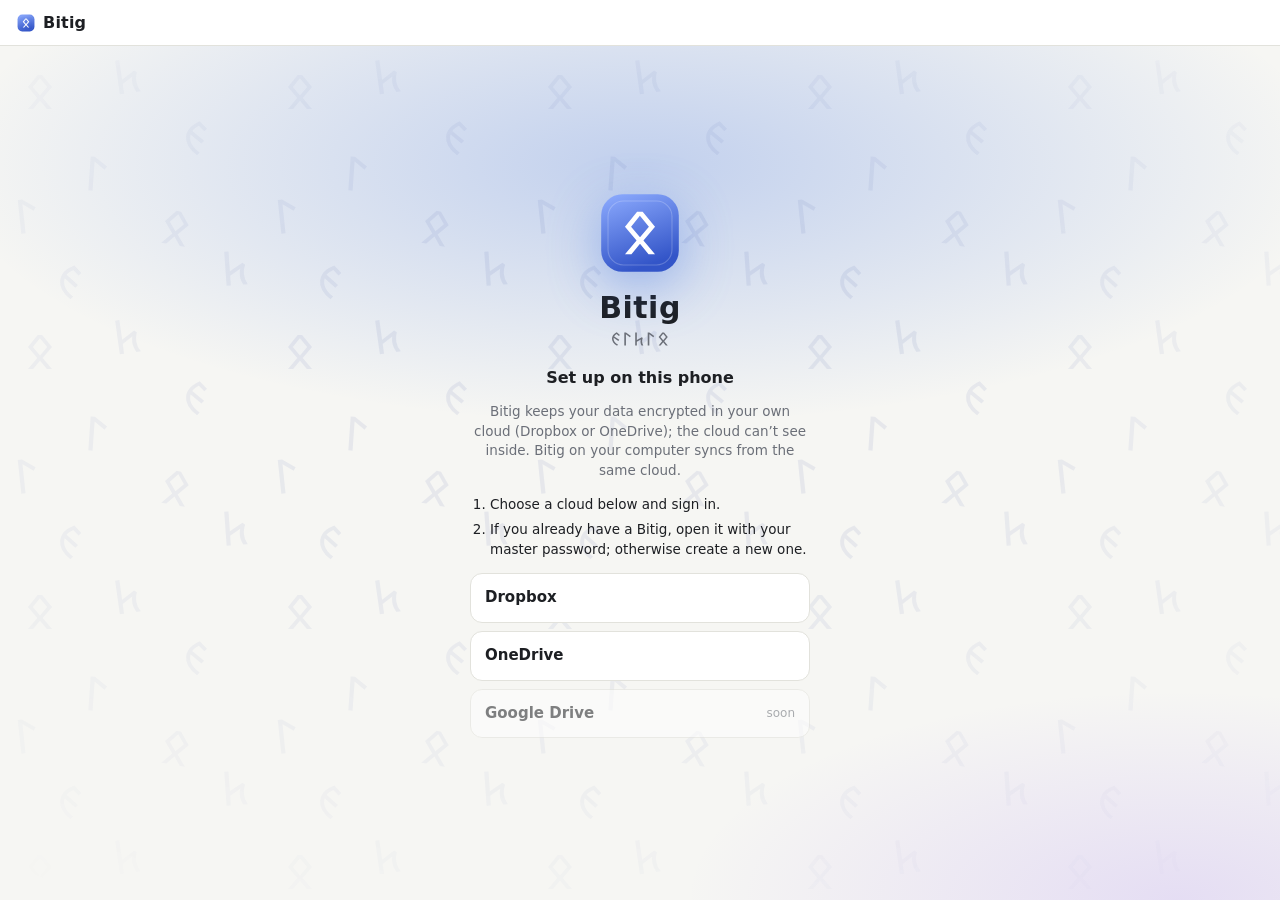
==== commit 36e1e75a: "2FA, Telefona kur, telefondan tek başına kurulum Co-Authored-By: Claude Opus 5.5 <noreply@anthropic." ====
--- a/index.html
+++ b/index.html
@@ -3,7 +3,7 @@
 <head>
   <meta charset="utf-8">
   <meta http-equiv="Content-Security-Policy"
-        content="default-src 'self'; script-src 'self'; style-src 'self' 'unsafe-inline'; img-src 'self' data:; manifest-src 'self'; worker-src 'self'; connect-src 'self' https://graph.microsoft.com https://login.microsoftonline.com https://*.1drv.com https://*.livefilestore.com https://*.sharepoint.com https://my.microsoftpersonalcontent.com https://api.dropboxapi.com https://content.dropboxapi.com https://www.googleapis.com https://oauth2.googleapis.com">
+        content="default-src 'self'; script-src 'self'; style-src 'self' 'unsafe-inline'; img-src 'self' data:; manifest-src 'self'; worker-src 'self'; connect-src 'self' https://graph.microsoft.com https://login.microsoftonline.com https://*.1drv.com https://*.livefilestore.com https://*.sharepoint.com https://my.microsoftpersonalcontent.com https://api.dropboxapi.com https://content.dropboxapi.com https://www.googleapis.com https://oauth2.googleapis.com https://api.pwnedpasswords.com">
   <title>Bitig</title>
   <meta name="viewport" content="width=device-width, initial-scale=1, viewport-fit=cover">
   <meta name="theme-color" content="#15171c">
@@ -65,6 +65,7 @@
         <div class="lock-links">
           <button type="button" id="lnkForgot" class="link" hidden>Ana şifremi unuttum</button>
           <button type="button" id="lnkRestore" class="link">Yedekten geri yükle</button>
+          <button type="button" id="lnkJoin" class="link" hidden>Başka cihazda Bitig’im var</button>
         </div>
         <div class="lock-foot">🔒 Uçtan uca şifreli · verilerin yalnızca senin cihazlarında açılır</div>
         <p id="lockWarn" class="muted small" hidden>
@@ -151,6 +152,11 @@
   <script src="cloud-onedrive.js"></script>
   <script src="drive.js"></script>
   <script src="kasa-core.js"></script>
+  <script src="importer.js"></script>
+  <script src="strength.js"></script>
+  <script src="totp.js"></script>
+  <script src="qrcode.js"></script>
+  <script src="jsqr.js"></script>
   <script src="sync-merge.js"></script>
   <script src="backend.js"></script>
   <script src="brand.js"></script>
@@ -164,6 +170,7 @@
   <script src="editor.js"></script>
   <script src="creds.js"></script>
   <script src="lock.js"></script>
+  <script src="qrscan.js"></script>
   <script src="settings.js"></script>
   <script src="phone-ui.js"></script>
   <script src="app.js"></script>
--- a/style.css
+++ b/style.css
@@ -185,7 +185,7 @@
 .quick-add input { flex: 1; }
 
 .item {
-  display: flex; align-items: center; gap: 10px; padding: 9px 10px; margin-bottom: 6px;
+  display: flex; align-items: center; gap: 9px; padding: 7px 10px; margin-bottom: 5px;
   background: var(--surface); border: 1px solid var(--border); border-radius: var(--radius);
   cursor: pointer;
 }
@@ -212,6 +212,10 @@
 .item.done .check { background: var(--ok); border-color: var(--ok); color: #fff; }
 
 .chips { display: flex; flex-wrap: wrap; gap: 4px; margin-top: 3px; }
+/* Kartlarda etiketler tek satır: sığmayan son etiket (çoğunlukla proje) kısalır, kart iki satıra çıkmaz */
+.item .chips { flex-wrap: nowrap; overflow: hidden; margin-top: 2px; }
+.item .chips .chip { flex-shrink: 0; }
+.item .chips .chip:last-child:not(:first-child) { flex-shrink: 1; min-width: 26px; overflow: hidden; }
 .chip {
   display: inline-flex; align-items: center; gap: 4px; padding: 0 7px; height: 18px; border-radius: 9px;
   background: var(--surface-2); color: var(--muted); font-size: 11px; white-space: nowrap;
@@ -433,10 +437,15 @@
 .splitter:hover i, .splitter.dragging i { background: var(--accent); }
 body.cal-collapsed .splitter { display: none; }
 body.cal-collapsed .calendar { border-top: 1px solid var(--border); }
+/* Hafta görünümü: tek satır, kendi yüksekliği kadar; bölücü yok */
+body.cal-week .splitter { display: none; }
+body.cal-week .calendar { border-top: 1px solid var(--border); padding-bottom: 8px; }
+.cal-grid.week { flex: none; grid-template-rows: auto 50px; }
+.cal-mode { margin-left: 4px; }
 
 /* ---------- takvim ---------- */
 .calendar {
-  flex: 0 0 50%; min-height: 0; display: flex; flex-direction: column;
+  flex: 0 0 45%; min-height: 0; display: flex; flex-direction: column;
   padding: 4px 10px 10px; background: var(--surface);
 }
 .cal-head { display: flex; align-items: center; gap: 2px; flex: none; }
@@ -571,3 +580,48 @@
 }
 .lock .primary:disabled { opacity: .7; }
 .lock-foot { margin-top: 22px; font-size: 11.5px; color: var(--muted); opacity: .85; }
+
+/* Face ID / Windows Hello ile aç */
+.bio-btn { width: 100%; margin: 4px 0 10px; padding: 10px; font-weight: 600; }
+
+/* içe aktarma yardımı */
+.import-help { display: flex; flex-direction: column; gap: 8px; margin: 6px 0 4px; font-size: 12.5px; text-align: left; }
+.import-help div { display: flex; flex-direction: column; gap: 1px; }
+.import-help b { font-size: 12.5px; }
+.import-help span { color: var(--muted); }
+
+/* şifre sağlığı */
+.chip.warn { background: color-mix(in srgb, var(--warn) 18%, transparent); color: var(--warn); }
+.item.health-link.danger { border-color: var(--danger); }
+.group.danger { border-color: color-mix(in srgb, var(--danger) 55%, var(--border)); }
+.pw-meter { display: flex; align-items: center; gap: 8px; margin-top: 5px; font-size: 11.5px; font-weight: 500; color: var(--muted); }
+.pw-meter[hidden] { display: none; }
+.pw-meter i { flex: none; width: 84px; height: 5px; border-radius: 3px; background: var(--border); position: relative; overflow: hidden; }
+.pw-meter i::after { content: ''; position: absolute; inset: 0 auto 0 0; width: var(--w, 0%); background: var(--c, var(--danger)); border-radius: 3px; transition: width .15s; }
+.pw-meter[data-score="0"] i::after { --w: 15%; --c: var(--danger); }
+.pw-meter[data-score="1"] i::after { --w: 35%; --c: var(--danger); }
+.pw-meter[data-score="2"] i::after { --w: 60%; --c: var(--warn); }
+.pw-meter[data-score="3"] i::after { --w: 82%; --c: var(--ok); }
+.pw-meter[data-score="4"] i::after { --w: 100%; --c: var(--ok); }
+
+/* 2FA kodları */
+.chip.totp { cursor: pointer; font-variant-numeric: tabular-nums; font-weight: 600; color: var(--accent);
+  background: color-mix(in srgb, var(--accent) 14%, transparent); }
+.chip.totp:hover { background: color-mix(in srgb, var(--accent) 26%, transparent); }
+.chip.totp.ending { color: var(--warn); background: color-mix(in srgb, var(--warn) 16%, transparent); }
+.totp-preview { margin-top: 5px; font-size: 12px; font-weight: 600; color: var(--accent); font-variant-numeric: tabular-nums; }
+.totp-preview.bad { color: var(--danger); }
+.totp-preview[hidden] { display: none; }
+/* telefonda kamerayla QR tarama */
+.qr-cam { position: fixed; inset: 0; z-index: 1000; background: #000; display: flex; align-items: center; justify-content: center; }
+.qr-cam video { position: absolute; inset: 0; width: 100%; height: 100%; object-fit: cover; }
+.qr-cam-frame { position: relative; width: min(70vw, 300px); aspect-ratio: 1; border: 3px solid #fff; border-radius: 18px; box-shadow: 0 0 0 100vmax rgba(0, 0, 0, .45); }
+.qr-cam-status { position: absolute; top: calc(24px + env(safe-area-inset-top)); left: 16px; right: 16px; text-align: center; color: #fff; font-weight: 600; text-shadow: 0 1px 3px #000; }
+.qr-cam-close { position: absolute; bottom: calc(28px + env(safe-area-inset-bottom)); left: 50%; transform: translateX(-50%); padding: 10px 22px; font-size: 15px; }
+
+/* telefona kur: QR */
+.phone-qr { display: flex; flex-direction: column; align-items: center; gap: 10px; margin: 6px 0; text-align: left; }
+.qr-box { width: 190px; height: 190px; background: #fff; border-radius: 14px; padding: 8px; }
+.qr-box svg { width: 100%; height: 100%; display: block; }
+.phone-qr .steps { margin: 0; padding-left: 20px; font-size: 13px; }
+.phone-qr p { margin: 0; text-align: center; word-break: break-all; }
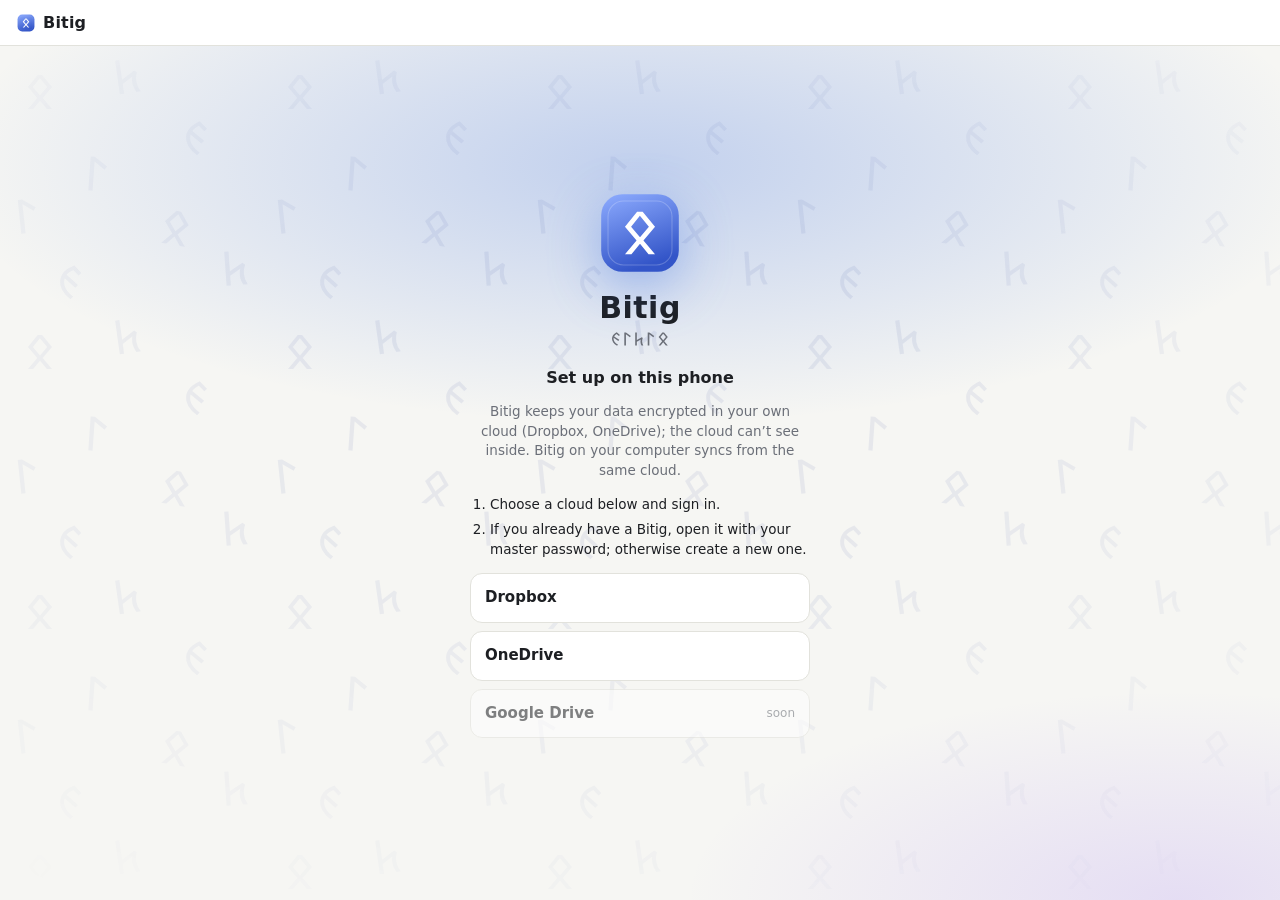
==== commit f1b563b1: "Sürüm 0.2.8: tekrarlayan görevler, yapılacak listesi, Google Authenticator'dan aktarma Co-Authored-B" ====
--- a/index.html
+++ b/index.html
@@ -150,11 +150,14 @@
   <script src="store.js"></script>
   <script src="cloud-dropbox.js"></script>
   <script src="cloud-onedrive.js"></script>
+  <script src="cloud-google.js"></script>
   <script src="drive.js"></script>
   <script src="kasa-core.js"></script>
   <script src="importer.js"></script>
   <script src="strength.js"></script>
   <script src="totp.js"></script>
+  <script src="gauth.js"></script>
+  <script src="recur.js"></script>
   <script src="qrcode.js"></script>
   <script src="jsqr.js"></script>
   <script src="sync-merge.js"></script>
--- a/style.css
+++ b/style.css
@@ -589,6 +589,7 @@
 .import-help div { display: flex; flex-direction: column; gap: 1px; }
 .import-help b { font-size: 12.5px; }
 .import-help span { color: var(--muted); }
+.gauth-list { max-height: 38vh; overflow-y: auto; padding-right: 4px; }
 
 /* şifre sağlığı */
 .chip.warn { background: color-mix(in srgb, var(--warn) 18%, transparent); color: var(--warn); }
@@ -625,3 +626,13 @@
 .qr-box svg { width: 100%; height: 100%; display: block; }
 .phone-qr .steps { margin: 0; padding-left: 20px; font-size: 13px; }
 .phone-qr p { margin: 0; text-align: center; word-break: break-all; }
+
+/* notta yapılacak listesi */
+.checklist { display: flex; flex-direction: column; gap: 2px; }
+.check-item { display: flex !important; flex-direction: row !important; align-items: center; gap: 9px; padding: 5px 4px; border-radius: 6px;
+  font-size: 13.5px !important; font-weight: 500 !important; color: var(--text) !important; cursor: pointer; }
+.check-item:hover { background: var(--surface-2); }
+.check-item input { width: 17px; height: 17px; margin: 0; accent-color: var(--ok); flex: none; }
+.check-item.on span { text-decoration: line-through; color: var(--muted); }
+.check-add { margin-top: 4px; }
+.chip.ok { background: color-mix(in srgb, var(--ok) 18%, transparent); color: var(--ok); }
